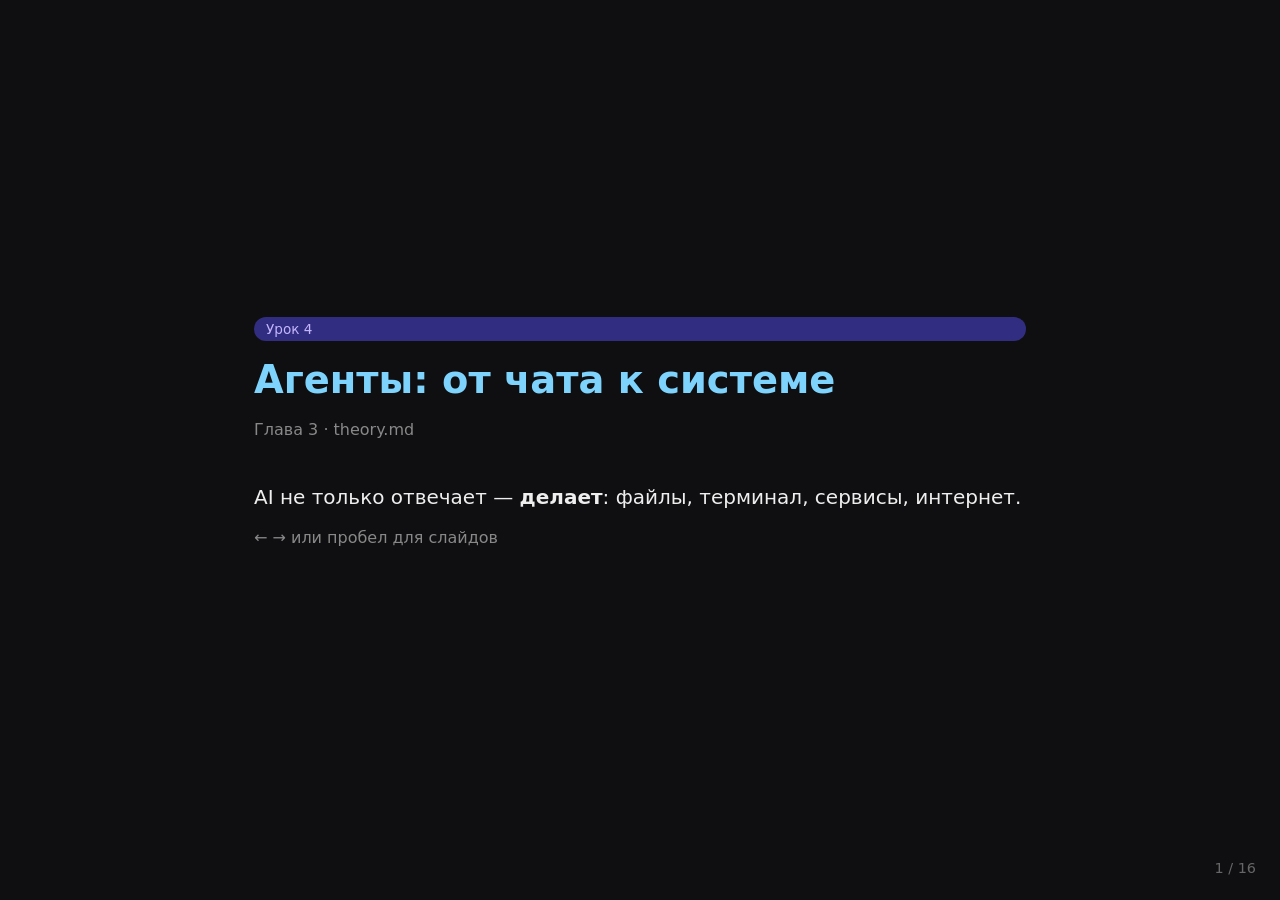
==== lesson-4/slides.html @ e9bdfe9f "Expand theory and add browser slides for lessons 4–6. Add MCP, Parallel, Perplexity, RAG depth, OWAS" ====
<!DOCTYPE html>
<html lang="ru">
<head>
  <meta charset="UTF-8">
  <meta name="viewport" content="width=device-width, initial-scale=1">
  <title>Урок 4 — Агенты</title>
  <style>
    * { box-sizing: border-box; margin: 0; padding: 0; }
    body { font-family: system-ui, sans-serif; background: #0f0f12; color: #eee; }
    .slide {
      min-height: 100vh; padding: 48px 64px;
      display: none; flex-direction: column; justify-content: center;
      max-width: 900px; margin: 0 auto;
    }
    .slide.active { display: flex; }
    h1 { font-size: 2.4rem; margin-bottom: 0.5rem; color: #7dd3fc; }
    h2 { font-size: 1.5rem; margin: 1.5rem 0 0.75rem; color: #a5b4fc; }
    p, li { font-size: 1.25rem; line-height: 1.6; margin: 0.4rem 0; }
    ul { margin-left: 1.5rem; }
    code, pre { background: #1e1e28; padding: 2px 8px; border-radius: 4px; font-size: 0.95rem; }
    pre { padding: 16px; overflow-x: auto; margin: 12px 0; white-space: pre-wrap; }
    table { border-collapse: collapse; margin: 12px 0; font-size: 1.1rem; }
    td, th { border: 1px solid #333; padding: 8px 12px; text-align: left; }
    th { background: #1a1a24; }
    .meta { color: #888; font-size: 1rem; margin-bottom: 2rem; }
    .nav { position: fixed; bottom: 24px; right: 24px; color: #666; font-size: 0.9rem; }
    .tag { display: inline-block; background: #312e81; color: #c4b5fd; padding: 4px 12px; border-radius: 99px; font-size: 0.85rem; margin-bottom: 1rem; }
  </style>
</head>
<body>

<section class="slide active">
  <span class="tag">Урок 4</span>
  <h1>Агенты: от чата к системе</h1>
  <p class="meta">Глава 3 · theory.md</p>
  <p>AI не только отвечает — <strong>делает</strong>: файлы, терминал, сервисы, интернет.</p>
  <p class="meta">← → или пробел для слайдов</p>
</section>

<section class="slide">
  <h1>4 уровня работы с AI</h1>
  <ul>
    <li><strong>1. Чат</strong> — копируешь сам</li>
    <li><strong>2. Редактор</strong> — Cursor правит файлы</li>
    <li><strong>3. Субагент</strong> — подзадача, отчёт тебе</li>
    <li><strong>4. MCP</strong> — руки в Notion, Sheets, поиске</li>
  </ul>
  <p><strong>AI-native</strong> = уровни 2–4</p>
</section>

<section class="slide">
  <h1>ReAct</h1>
  <pre>Думаю → Действую → Смотрю результат → снова</pre>
  <p>Не фантазия — каждый шаг по <strong>реальному</strong> выводу терминала/файла.</p>
  <h2>Пример</h2>
  <p>«Прочитай data.json → напиши скрипт → запусти → сохрани в results/»</p>
</section>

<section class="slide">
  <h1>Субагенты</h1>
  <p>Параллельно, независимо:</p>
  <pre>1. Аудит API вызовов → audit/api.md
2. Аудит безопасности → audit/sec.md
3. Идеи архитектуры → audit/ideas.md
→ summary.md</pre>
  <p>≠ «сыграй трёх экспертов» в одном чате</p>
</section>

<section class="slide">
  <h1>Tool use</h1>
  <p>Модель вызывает <strong>функции</strong>: Read, Write, Bash, Grep…</p>
  <p>MCP добавляет tools внешних сервисов.</p>
  <p>Ты решаешь: что <strong>разрешено</strong> и что <strong>запрещено</strong>.</p>
</section>

<section class="slide">
  <h1>MCP</h1>
  <table>
    <tr><th>Команда</th><th>Сервис</th></tr>
    <tr><td>claude mcp add notion</td><td>Notion</td></tr>
    <tr><td>claude mcp add gsheets</td><td>Google Sheets</td></tr>
    <tr><td>claude mcp add figma</td><td>Figma</td></tr>
  </table>
  <p>Токен — OAuth, не в чат</p>
</section>

<section class="slide">
  <h1>Скиллы</h1>
  <p><code>.claude/skills/имя/skill.md</code></p>
  <p>Вызов: <code>/weekly-report</code></p>
  <p>= твой рабочий процесс в тексте</p>
</section>

<section class="slide">
  <h1>Память проекта</h1>
  <table>
    <tr><th>Файл</th><th>Содержание</th></tr>
    <tr><td>CLAUDE.md</td><td>Стек, правила кода</td></tr>
    <tr><td>MEMORY.md</td><td>Ты, проект, тон</td></tr>
    <tr><td>AGENTS.md</td><td>MAY / MAY NOT</td></tr>
    <tr><td>.env</td><td>Ключи — не в git!</td></tr>
  </table>
</section>

<section class="slide">
  <h1>Perplexity API</h1>
  <p>Факты из сети + <strong>citations (URL)</strong></p>
  <p><code>PERPLEXITY_API_KEY</code> в .env</p>
  <p>Когда: свежие новости, аналоги, законы</p>
  <p>Не когда: твои внутренние доки → RAG</p>
</section>

<section class="slide">
  <h1>Parallel API</h1>
  <table>
    <tr><th>API</th><th>Зачем</th></tr>
    <tr><td>Search</td><td>Выдержки со страниц для агента</td></tr>
    <tr><td>Task</td><td>Таблица → JSON из сети</td></tr>
  </table>
  <p><code>PARALLEL_API_KEY</code> · MCP <code>parallel-web</code></p>
</section>

<section class="slide">
  <h1>Когда что</h1>
  <table>
    <tr><th>Задача</th><th>Инструмент</th></tr>
    <tr><td>Точные цифры</td><td>Python-скрипт</td></tr>
    <tr><td>Свои доки</td><td>RAG</td></tr>
    <tr><td>Факты из сети</td><td>Perplexity / Parallel</td></tr>
    <tr><td>Код, файлы</td><td>Агент в Cursor</td></tr>
  </table>
</section>

<section class="slide">
  <h1>Plan vs ReAct</h1>
  <p><strong>Plan-and-Execute</strong> — план на 5 шагов, потом выполнение</p>
  <p><strong>ReAct</strong> — шаг за шагом, гибко</p>
  <p>Большой проект → план. Отладка → ReAct.</p>
</section>

<section class="slide">
  <h1>3 ловушки</h1>
  <table>
    <tr><th>Ловушка</th><th>Защита</th></tr>
    <tr><td>Дети — отключил тесты</td><td>Сколько тестов было?</td></tr>
    <tr><td>Кексы — хардкод</td><td>Читай код</td></tr>
    <tr><td>Мусор — debug логи</td><td>«Убери после задачи»</td></tr>
  </table>
  <p><strong>git commit</strong> перед большой правкой</p>
</section>

<section class="slide">
  <h1>Пайплайн</h1>
  <pre>/find-news → news.md
/draft      → post.md
Ты          → правка 5 мин
Публикация</pre>
  <p>Скиллы = звенья цепочки</p>
</section>

<section class="slide">
  <h1>Практика сегодня</h1>
  <ul>
    <li>Один скилл <code>/команда</code></li>
    <li>Один MCP или Perplexity/Parallel скрипт</li>
    <li>CLAUDE.md + MEMORY.md</li>
    <li>Реальная задача в проекте</li>
  </ul>
  <p class="meta">whattodoo.md · homework.md</p>
</section>

<section class="slide">
  <h1>Урок 5</h1>
  <p>RAG · боты · безопасность · прод</p>
  <p class="meta">lesson-5/slides.html</p>
</section>

<script>
  const slides = document.querySelectorAll('.slide');
  let i = 0;
  function show(n) {
    slides[i].classList.remove('active');
    i = (n + slides.length) % slides.length;
    slides[i].classList.add('active');
    document.querySelector('.nav').textContent = (i+1) + ' / ' + slides.length;
  }
  document.body.insertAdjacentHTML('beforeend', '<div class="nav">1 / ' + slides.length + '</div>');
  document.addEventListener('keydown', e => {
    if (e.key === 'ArrowRight' || e.key === ' ') { e.preventDefault(); show(i+1); }
    if (e.key === 'ArrowLeft') show(i-1);
  });
  document.addEventListener('click', e => { if (e.clientX > innerWidth/2) show(i+1); else show(i-1); });
</script>
</body>
</html>
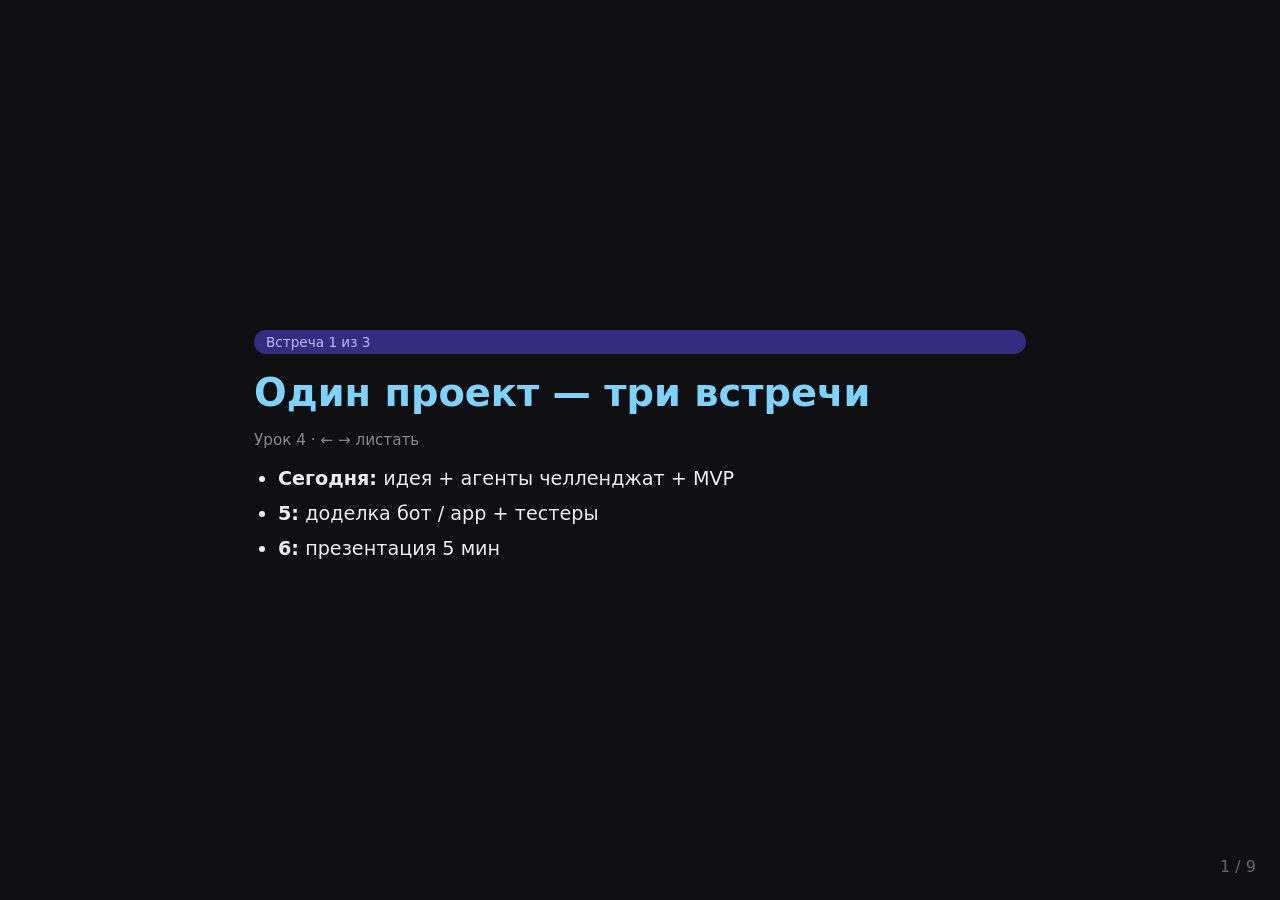
==== commit 183701bd: "Restructure lessons 4–6 as one project across three meetings. Add agent challenge templates, meeting" ====
--- a/lesson-4/slides.html
+++ b/lesson-4/slides.html
@@ -3,175 +3,103 @@
 <head>
   <meta charset="UTF-8">
   <meta name="viewport" content="width=device-width, initial-scale=1">
-  <title>Урок 4 — Агенты</title>
+  <title>Урок 4 — Проект + агенты</title>
   <style>
     * { box-sizing: border-box; margin: 0; padding: 0; }
     body { font-family: system-ui, sans-serif; background: #0f0f12; color: #eee; }
-    .slide {
-      min-height: 100vh; padding: 48px 64px;
-      display: none; flex-direction: column; justify-content: center;
-      max-width: 900px; margin: 0 auto;
-    }
+    .slide { min-height: 100vh; padding: 48px 64px; display: none; flex-direction: column; justify-content: center; max-width: 900px; margin: 0 auto; }
     .slide.active { display: flex; }
     h1 { font-size: 2.4rem; margin-bottom: 0.5rem; color: #7dd3fc; }
-    h2 { font-size: 1.5rem; margin: 1.5rem 0 0.75rem; color: #a5b4fc; }
-    p, li { font-size: 1.25rem; line-height: 1.6; margin: 0.4rem 0; }
+    h2 { font-size: 1.4rem; margin: 1.2rem 0 0.6rem; color: #a5b4fc; }
+    p, li { font-size: 1.2rem; line-height: 1.55; margin: 0.35rem 0; }
     ul { margin-left: 1.5rem; }
-    code, pre { background: #1e1e28; padding: 2px 8px; border-radius: 4px; font-size: 0.95rem; }
-    pre { padding: 16px; overflow-x: auto; margin: 12px 0; white-space: pre-wrap; }
-    table { border-collapse: collapse; margin: 12px 0; font-size: 1.1rem; }
-    td, th { border: 1px solid #333; padding: 8px 12px; text-align: left; }
+    pre { background: #1e1e28; padding: 14px; border-radius: 6px; font-size: 0.9rem; margin: 10px 0; white-space: pre-wrap; }
+    code { background: #1e1e28; padding: 2px 6px; border-radius: 4px; }
+    table { border-collapse: collapse; margin: 10px 0; font-size: 1rem; width: 100%; }
+    td, th { border: 1px solid #333; padding: 8px; }
     th { background: #1a1a24; }
-    .meta { color: #888; font-size: 1rem; margin-bottom: 2rem; }
-    .nav { position: fixed; bottom: 24px; right: 24px; color: #666; font-size: 0.9rem; }
-    .tag { display: inline-block; background: #312e81; color: #c4b5fd; padding: 4px 12px; border-radius: 99px; font-size: 0.85rem; margin-bottom: 1rem; }
+    .meta { color: #888; font-size: 0.95rem; }
+    .tag { background: #312e81; color: #c4b5fd; padding: 4px 12px; border-radius: 99px; font-size: 0.85rem; margin-bottom: 1rem; display: inline-block; }
+    .nav { position: fixed; bottom: 24px; right: 24px; color: #666; }
   </style>
 </head>
 <body>
 
 <section class="slide active">
-  <span class="tag">Урок 4</span>
-  <h1>Агенты: от чата к системе</h1>
-  <p class="meta">Глава 3 · theory.md</p>
-  <p>AI не только отвечает — <strong>делает</strong>: файлы, терминал, сервисы, интернет.</p>
-  <p class="meta">← → или пробел для слайдов</p>
+  <span class="tag">Встреча 1 из 3</span>
+  <h1>Один проект — три встречи</h1>
+  <p class="meta">Урок 4 · ← → листать</p>
+  <ul>
+    <li><strong>Сегодня:</strong> идея + агенты челленджат + MVP</li>
+    <li><strong>5:</strong> доделка бот / app + тестеры</li>
+    <li><strong>6:</strong> презентация 5 мин</li>
+  </ul>
 </section>
 
 <section class="slide">
-  <h1>4 уровня работы с AI</h1>
-  <ul>
-    <li><strong>1. Чат</strong> — копируешь сам</li>
-    <li><strong>2. Редактор</strong> — Cursor правит файлы</li>
-    <li><strong>3. Субагент</strong> — подзадача, отчёт тебе</li>
-    <li><strong>4. MCP</strong> — руки в Notion, Sheets, поиске</li>
-  </ul>
-  <p><strong>AI-native</strong> = уровни 2–4</p>
+  <h1>Сегодня не теория</h1>
+  <p>Теория — в <code>theory.md</code> дома.</p>
+  <p>Сегодня: <strong>project.md</strong> → <strong>agents/</strong> → <strong>что-то работает</strong>.</p>
 </section>
 
 <section class="slide">
-  <h1>ReAct</h1>
-  <pre>Думаю → Действую → Смотрю результат → снова</pre>
-  <p>Не фантазия — каждый шаг по <strong>реальному</strong> выводу терминала/файла.</p>
-  <h2>Пример</h2>
-  <p>«Прочитай data.json → напиши скрипт → запусти → сохрани в results/»</p>
+  <h1>project.md</h1>
+  <p>Шаблон: <code>project-template.md</code></p>
+  <ul>
+    <li>Кому и какая рутина (часы, не ₽)</li>
+    <li>Одна AI-фича на 3 встречи</li>
+    <li>Не менять идею без <code>verdict.md</code></li>
+  </ul>
 </section>
 
 <section class="slide">
-  <h1>Субагенты</h1>
-  <p>Параллельно, независимо:</p>
-  <pre>1. Аудит API вызовов → audit/api.md
-2. Аудит безопасности → audit/sec.md
-3. Идеи архитектуры → audit/ideas.md
-→ summary.md</pre>
+  <h1>Прописанные агенты</h1>
+  <pre>.claude/agents/
+  builder.md      — как сделать за 3 встречи
+  skeptic.md      — что выкинуть, где сломается
+  user-voice.md   — понял за 30 сек?</pre>
+  <p>Копируй из <code>agents-templates/</code></p>
+</section>
+
+<section class="slide">
+  <h1>Челлендж (параллельно)</h1>
+  <pre>3 субагента → agents/*.md
+Судья → agents/verdict.md
+  GO / PIVOT / KILL
+  MVP на сегодня</pre>
   <p>≠ «сыграй трёх экспертов» в одном чате</p>
 </section>
 
 <section class="slide">
-  <h1>Tool use</h1>
-  <p>Модель вызывает <strong>функции</strong>: Read, Write, Bash, Grep…</p>
-  <p>MCP добавляет tools внешних сервисов.</p>
-  <p>Ты решаешь: что <strong>разрешено</strong> и что <strong>запрещено</strong>.</p>
+  <h1>MVP сегодня</h1>
+  <table>
+    <tr><th>Тип</th><th>Сегодня</th></tr>
+    <tr><td>Контент</td><td>style.md + /post + posts/</td></tr>
+    <tr><td>Бот</td><td>faq.md + первый ответ</td></tr>
+    <tr><td>Веб</td><td>лендинг + /app одна кнопка</td></tr>
+  </table>
+  <p>Только то, что в <code>verdict.md</code></p>
 </section>
 
 <section class="slide">
-  <h1>MCP</h1>
-  <table>
-    <tr><th>Команда</th><th>Сервис</th></tr>
-    <tr><td>claude mcp add notion</td><td>Notion</td></tr>
-    <tr><td>claude mcp add gsheets</td><td>Google Sheets</td></tr>
-    <tr><td>claude mcp add figma</td><td>Figma</td></tr>
-  </table>
-  <p>Токен — OAuth, не в чат</p>
+  <h1>Claude Code, не артефакт</h1>
+  <p>Красивый UI в чате Claude → <code>Failed to fetch</code></p>
+  <p>Агенты в терминале + файлы → <strong>работает</strong></p>
 </section>
 
 <section class="slide">
-  <h1>Скиллы</h1>
-  <p><code>.claude/skills/имя/skill.md</code></p>
-  <p>Вызов: <code>/weekly-report</code></p>
-  <p>= твой рабочий процесс в тексте</p>
+  <h1>Чеклист конца встречи</h1>
+  <ul>
+    <li>project.md</li>
+    <li>agents/verdict.md</li>
+    <li>MVP — ссылка или демо 30 сек</li>
+    <li>CLAUDE.md</li>
+  </ul>
 </section>
 
 <section class="slide">
-  <h1>Память проекта</h1>
-  <table>
-    <tr><th>Файл</th><th>Содержание</th></tr>
-    <tr><td>CLAUDE.md</td><td>Стек, правила кода</td></tr>
-    <tr><td>MEMORY.md</td><td>Ты, проект, тон</td></tr>
-    <tr><td>AGENTS.md</td><td>MAY / MAY NOT</td></tr>
-    <tr><td>.env</td><td>Ключи — не в git!</td></tr>
-  </table>
-</section>
-
-<section class="slide">
-  <h1>Perplexity API</h1>
-  <p>Факты из сети + <strong>citations (URL)</strong></p>
-  <p><code>PERPLEXITY_API_KEY</code> в .env</p>
-  <p>Когда: свежие новости, аналоги, законы</p>
-  <p>Не когда: твои внутренние доки → RAG</p>
-</section>
-
-<section class="slide">
-  <h1>Parallel API</h1>
-  <table>
-    <tr><th>API</th><th>Зачем</th></tr>
-    <tr><td>Search</td><td>Выдержки со страниц для агента</td></tr>
-    <tr><td>Task</td><td>Таблица → JSON из сети</td></tr>
-  </table>
-  <p><code>PARALLEL_API_KEY</code> · MCP <code>parallel-web</code></p>
-</section>
-
-<section class="slide">
-  <h1>Когда что</h1>
-  <table>
-    <tr><th>Задача</th><th>Инструмент</th></tr>
-    <tr><td>Точные цифры</td><td>Python-скрипт</td></tr>
-    <tr><td>Свои доки</td><td>RAG</td></tr>
-    <tr><td>Факты из сети</td><td>Perplexity / Parallel</td></tr>
-    <tr><td>Код, файлы</td><td>Агент в Cursor</td></tr>
-  </table>
-</section>
-
-<section class="slide">
-  <h1>Plan vs ReAct</h1>
-  <p><strong>Plan-and-Execute</strong> — план на 5 шагов, потом выполнение</p>
-  <p><strong>ReAct</strong> — шаг за шагом, гибко</p>
-  <p>Большой проект → план. Отладка → ReAct.</p>
-</section>
-
-<section class="slide">
-  <h1>3 ловушки</h1>
-  <table>
-    <tr><th>Ловушка</th><th>Защита</th></tr>
-    <tr><td>Дети — отключил тесты</td><td>Сколько тестов было?</td></tr>
-    <tr><td>Кексы — хардкод</td><td>Читай код</td></tr>
-    <tr><td>Мусор — debug логи</td><td>«Убери после задачи»</td></tr>
-  </table>
-  <p><strong>git commit</strong> перед большой правкой</p>
-</section>
-
-<section class="slide">
-  <h1>Пайплайн</h1>
-  <pre>/find-news → news.md
-/draft      → post.md
-Ты          → правка 5 мин
-Публикация</pre>
-  <p>Скиллы = звенья цепочки</p>
-</section>
-
-<section class="slide">
-  <h1>Практика сегодня</h1>
-  <ul>
-    <li>Один скилл <code>/команда</code></li>
-    <li>Один MCP или Perplexity/Parallel скрипт</li>
-    <li>CLAUDE.md + MEMORY.md</li>
-    <li>Реальная задача в проекте</li>
-  </ul>
-  <p class="meta">whattodoo.md · homework.md</p>
-</section>
-
-<section class="slide">
-  <h1>Урок 5</h1>
-  <p>RAG · боты · безопасность · прод</p>
+  <h1>Встреча 5</h1>
+  <p>Доделка · бот · faq · «не знаю» · 3 тестера</p>
   <p class="meta">lesson-5/slides.html</p>
 </section>
 
